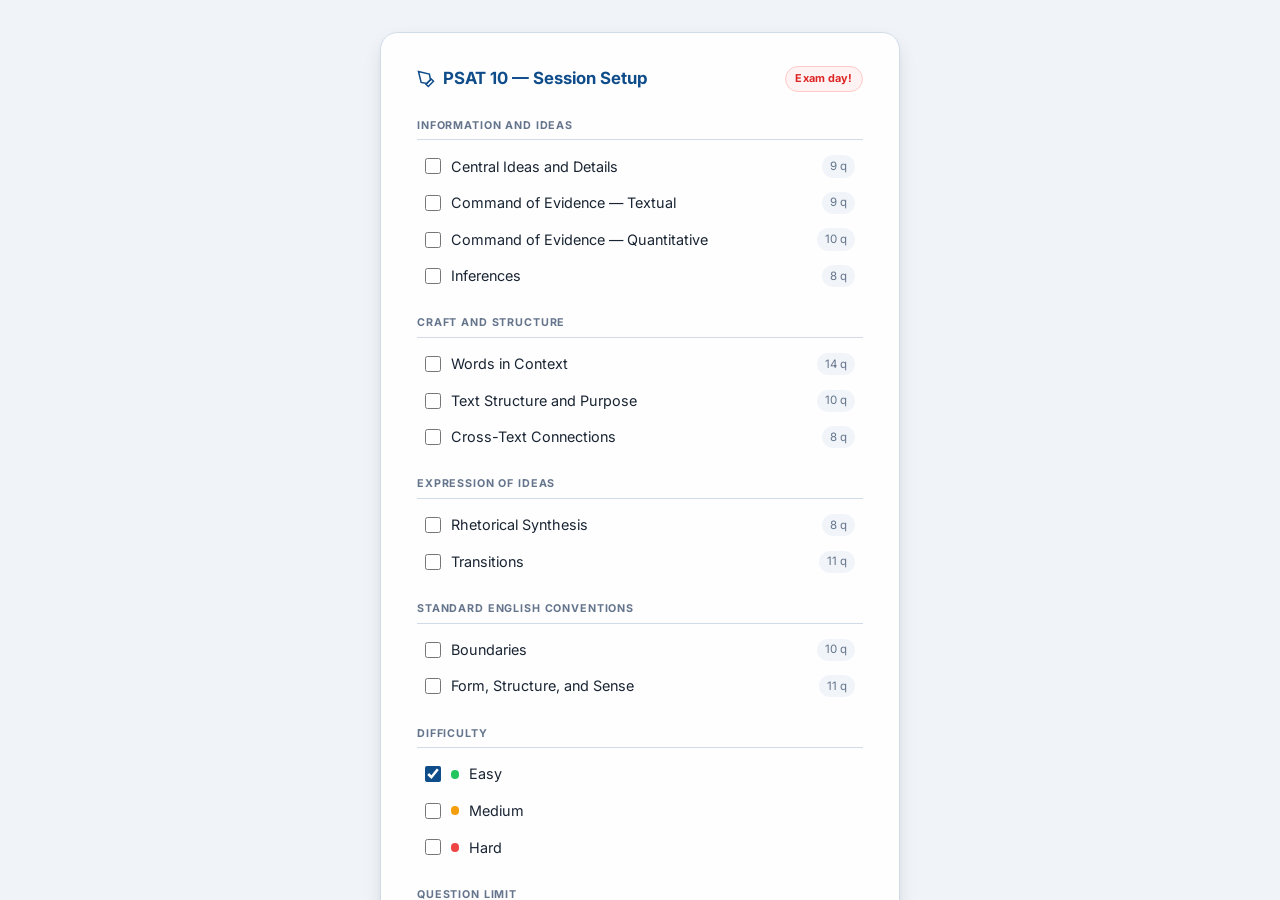
==== index.html @ d5982440 "Add files via upload" ====
<!DOCTYPE html>
<html lang="en">
<head>
    <meta charset="UTF-8">
    <meta name="viewport" content="width=device-width, initial-scale=1.0">
    <title>PSAT 10 R&W Mastery App</title>
    <link rel="preconnect" href="https://fonts.googleapis.com">
    <link rel="preconnect" href="https://fonts.gstatic.com" crossorigin>
    <link href="https://fonts.googleapis.com/css2?family=Inter:wght@400;600;700&display=swap" rel="stylesheet">
    <link rel="stylesheet" href="style.css">
</head>
<body>

    <!-- ── Session Setup Screen ─────────────────────────────────────── -->
    <div id="setupScreen">
        <div class="setup-card">

            <div class="setup-logo">
                <svg width="18" height="18" viewBox="0 0 24 24" fill="none" stroke="currentColor" stroke-width="2">
                    <path d="M12 19l7-7 3 3-7 7-3-3z"></path>
                    <path d="M18 13l-1.5-7.5L2 2l3.5 14.5L13 18l5-5z"></path>
                </svg>
                PSAT 10 — Session Setup
                <span id="examCountdown" class="exam-countdown"></span>
            </div>

            <!-- Domain: Information and Ideas -->
            <div class="setup-section">
                <h3>Information and Ideas</h3>
                <label>
                    <input type="checkbox" name="skill" value="Central Ideas and Details">
                    <span>Central Ideas and Details</span>
                    <span class="q-count" id="count-cid">—</span>
                </label>
                <label>
                    <input type="checkbox" name="skill" value="Command of Evidence — Textual">
                    <span>Command of Evidence — Textual</span>
                    <span class="q-count" id="count-coe-t">—</span>
                </label>
                <label>
                    <input type="checkbox" name="skill" value="Command of Evidence — Quantitative">
                    <span>Command of Evidence — Quantitative</span>
                    <span class="q-count" id="count-coe-q">—</span>
                </label>
                <label>
                    <input type="checkbox" name="skill" value="Inferences">
                    <span>Inferences</span>
                    <span class="q-count" id="count-inf">—</span>
                </label>
            </div>

            <!-- Domain: Craft and Structure -->
            <div class="setup-section">
                <h3>Craft and Structure</h3>
                <label>
                    <input type="checkbox" name="skill" value="Words in Context">
                    <span>Words in Context</span>
                    <span class="q-count" id="count-wic">—</span>
                </label>
                <label>
                    <input type="checkbox" name="skill" value="Text Structure and Purpose">
                    <span>Text Structure and Purpose</span>
                    <span class="q-count" id="count-tsp">—</span>
                </label>
                <label>
                    <input type="checkbox" name="skill" value="Cross-Text Connections">
                    <span>Cross-Text Connections</span>
                    <span class="q-count" id="count-ctc">—</span>
                </label>
            </div>

            <!-- Domain: Expression of Ideas -->
            <div class="setup-section">
                <h3>Expression of Ideas</h3>
                <label>
                    <input type="checkbox" name="skill" value="Rhetorical Synthesis">
                    <span>Rhetorical Synthesis</span>
                    <span class="q-count" id="count-rs">—</span>
                </label>
                <label>
                    <input type="checkbox" name="skill" value="Transitions">
                    <span>Transitions</span>
                    <span class="q-count" id="count-trans">—</span>
                </label>
            </div>

            <!-- Domain: Standard English Conventions -->
            <div class="setup-section">
                <h3>Standard English Conventions</h3>
                <label>
                    <input type="checkbox" name="skill" value="Boundaries">
                    <span>Boundaries</span>
                    <span class="q-count" id="count-bdry">—</span>
                </label>
                <label>
                    <input type="checkbox" name="skill" value="Form, Structure, and Sense">
                    <span>Form, Structure, and Sense</span>
                    <span class="q-count" id="count-fss">—</span>
                </label>
            </div>

            <!-- Difficulty -->
            <div class="setup-section">
                <h3>Difficulty</h3>
                <label>
                    <input type="checkbox" name="diff" value="Easy" checked>
                    <span class="diff-dot diff-easy"></span>
                    <span>Easy</span>
                </label>
                <label>
                    <input type="checkbox" name="diff" value="Medium">
                    <span class="diff-dot diff-medium"></span>
                    <span>Medium</span>
                </label>
                <label>
                    <input type="checkbox" name="diff" value="Hard">
                    <span class="diff-dot diff-hard"></span>
                    <span>Hard</span>
                </label>
            </div>

            <!-- Question Limit -->
            <div class="setup-section">
                <h3>Question Limit</h3>
                <select id="limitSelect">
                    <option value="0">All matching questions</option>
                    <option value="10">10 — Mastery drill</option>
                    <option value="15">15 — Checkpoint</option>
                    <option value="27">27 — Full module</option>
                </select>
            </div>

            <!-- Presets -->
            <div class="setup-section">
                <h3>Quick Presets</h3>
                <div class="preset-grid">
                    <!-- Priority gap -->
                    <button class="preset-btn preset-priority"
                        data-skills="Command of Evidence — Textual,Inferences"
                        data-diffs="Medium,Hard"
                        data-limit="10">Synthesis Drill</button>
                    <button class="preset-btn preset-priority"
                        data-skills="Command of Evidence — Textual,Inferences"
                        data-diffs="Easy,Medium,Hard"
                        data-limit="0">CoE + Inf All</button>
                    <!-- Untested -->
                    <button class="preset-btn"
                        data-skills="Boundaries,Form, Structure, and Sense"
                        data-diffs="Easy"
                        data-limit="0">Conventions · Easy</button>
                    <button class="preset-btn"
                        data-skills="Boundaries,Form, Structure, and Sense"
                        data-diffs="Easy,Medium"
                        data-limit="0">Conventions · E+M</button>
                    <button class="preset-btn"
                        data-skills="Cross-Text Connections,Transitions,Rhetorical Synthesis"
                        data-diffs="Easy"
                        data-limit="0">Untested · Easy</button>
                    <button class="preset-btn"
                        data-skills="Cross-Text Connections,Transitions,Rhetorical Synthesis"
                        data-diffs="Easy,Medium"
                        data-limit="0">Untested · E+M</button>
                    <!-- Craft & Structure -->
                    <button class="preset-btn"
                        data-skills="Words in Context,Text Structure and Purpose"
                        data-diffs="Easy,Medium"
                        data-limit="0">WIC + TSP</button>
                    <button class="preset-btn"
                        data-skills="Words in Context,Text Structure and Purpose,Cross-Text Connections"
                        data-diffs="Easy,Medium,Hard"
                        data-limit="0">Craft &amp; Structure</button>
                    <!-- Full modules -->
                    <button class="preset-btn preset-exam"
                        data-skills="Central Ideas and Details,Command of Evidence — Textual,Command of Evidence — Quantitative,Inferences,Words in Context,Text Structure and Purpose,Cross-Text Connections,Rhetorical Synthesis,Transitions,Boundaries,Form, Structure, and Sense"
                        data-diffs="Easy"
                        data-limit="0">Easy Sweep</button>
                    <button class="preset-btn preset-exam"
                        data-skills="Central Ideas and Details,Command of Evidence — Textual,Command of Evidence — Quantitative,Inferences,Words in Context,Text Structure and Purpose,Cross-Text Connections,Rhetorical Synthesis,Transitions,Boundaries,Form, Structure, and Sense"
                        data-diffs="Easy,Medium,Hard"
                        data-limit="27">Full Module (27)</button>
                    <button class="preset-btn preset-exam"
                        data-skills="Command of Evidence — Textual,Command of Evidence — Quantitative,Inferences"
                        data-diffs="Easy,Medium,Hard"
                        data-limit="0">Dense Text Focus</button>
                    <button class="preset-btn"
                        data-skills="Command of Evidence — Quantitative"
                        data-diffs="Easy,Medium,Hard"
                        data-limit="0">Data / Graph Only</button>
                </div>
            </div>

            <!-- Resume Banner -->
            <div id="resumeBanner" class="resume-banner" style="display:none">
                <span id="resumeInfo" class="resume-info"></span>
                <div class="resume-actions">
                    <button id="resumeBtn" class="btn btn-primary">Resume</button>
                    <button id="discardBtn" class="btn">Discard</button>
                </div>
            </div>

            <div class="session-summary" id="sessionSummary">Select skills and difficulty to begin.</div>

            <button id="startSessionBtn" class="btn btn-primary setup-start-btn" disabled>Start Session</button>

            <!-- Session History -->
            <div class="history-section">
                <div class="history-header" id="historyToggle">
                    Recent Sessions <span id="historyChevron">&#9656;</span>
                </div>
                <div id="historyList" style="display:none"></div>
            </div>

            <!-- Lifetime Stats -->
            <div class="history-section" id="lifetimeSection" style="display:none">
                <div class="history-header" id="lifetimeToggle">
                    Lifetime Skill Accuracy <span id="lifetimeChevron">&#9656;</span>
                </div>
                <div id="lifetimeStats" style="display:none"></div>
            </div>

            <!-- Export / Import -->
            <div class="export-import-row">
                <button class="btn export-btn" id="exportBtn">&#8593; Export Data</button>
                <button class="btn export-btn" id="importBtn">&#8595; Import Data</button>
            </div>
        </div>
    </div>

    <!-- Export/Import Modal -->
    <div id="dataModal" class="modal-overlay" style="display:none">
        <div class="modal-card">
            <h3 id="modalTitle">Export Session Data</h3>
            <p id="modalDesc" class="modal-desc"></p>
            <textarea id="modalTextarea" class="modal-textarea" spellcheck="false"></textarea>
            <div class="modal-actions">
                <button class="btn btn-primary" id="modalActionBtn"></button>
                <button class="btn" id="modalCloseBtn">Close</button>
            </div>
        </div>
    </div>

    <!-- ── Completion Screen ──────────────────────────────────────────── -->
    <div id="completionScreen" style="display:none" class="completion-screen">
        <div class="completion-card">
            <div class="completion-header">
                <h2>Session Complete</h2>
                <div class="completion-score-row">
                    <span class="completion-big-score" id="completionBigScore">0 / 0</span>
                    <span class="completion-pct" id="completionPct">—</span>
                </div>
            </div>

            <div id="skillBreakdown" class="skill-breakdown"></div>

            <h3 id="missedHeading" class="missed-heading">Missed (0)</h3>
            <div id="missedList" class="missed-list"></div>

            <div class="completion-actions">
                <button id="reviewMissedBtn" class="btn btn-primary completion-action-btn" style="display:none">
                    Review Missed (<span id="missedCount">0</span>)
                </button>
                <button id="newSessionBtn" class="btn completion-action-btn">New Session</button>
            </div>
        </div>
    </div>

    <!-- ── Main App ───────────────────────────────────────────────────── -->
    <div id="app" style="display:none">
        <header>
            <div class="logo">
                <svg width="20" height="20" viewBox="0 0 24 24" fill="none" stroke="currentColor" stroke-width="2">
                    <path d="M12 19l7-7 3 3-7 7-3-3z"></path>
                    <path d="M18 13l-1.5-7.5L2 2l3.5 14.5L13 18l5-5z"></path>
                    <path d="M2 2l7.5 1.5"></path>
                    <path d="M7 11l5-5"></path>
                </svg>
                PSAT 10 Mastery
            </div>
            <div class="controls">
                <button id="changeSessionBtn" class="btn">&#8592; Session</button>
                <select id="modeSelect" class="btn">
                    <option value="assisted">Assisted</option>
                    <option value="standard">Standard</option>
                    <option value="exam">Exam</option>
                </select>
                <div id="timerDisplay" class="timer hidden">00:00</div>
                <div id="questionCounter" class="question-counter">Q — / —</div>
                <span id="reviewLabel" class="badge badge-red" style="display:none; font-size:0.7rem;">Review</span>
                <div class="score-display">Score: <span id="currentScore">0</span></div>
            </div>
        </header>

        <main class="main-content">
            <!-- Left: Passage / Stem -->
            <section class="panel passage-panel">
                <div id="passageContainer">
                    <div class="passage-meta">
                        <span class="badge badge-blue" id="skillBadge">—</span>
                        <span class="badge badge-grey" id="domainBadge">—</span>
                    </div>
                    <div id="passageContent" class="passage-text">
                        Configure a session to begin.
                    </div>
                </div>
            </section>

            <!-- Resize handle -->
            <div id="resizeHandle" class="resize-handle"></div>

            <!-- Right: Question and Options -->
            <section class="panel question-panel">
                <div class="card">
                    <div id="questionMeta">
                        <span class="badge badge-orange" id="difficultyBadge">—</span>
                    </div>
                    <div id="questionText" style="font-weight:600; font-size:1.05rem; margin-bottom:1.5rem;">—</div>

                    <div id="predictionStep" class="hidden">
                        <div id="predictionHint" class="prediction-hint"></div>
                        <button class="reveal-btn" id="revealChoicesBtn">I have a prediction — Reveal Choices</button>
                    </div>

                    <div id="optionsContainer" class="options-list hidden"></div>

                    <div id="feedbackContainer" class="feedback-section">
                        <h3 id="feedbackTitle">Correct!</h3>
                        <p id="feedbackText"></p>
                        <div class="strategy-box" id="strategyInfo">
                            <strong>Strategy:</strong> <span id="strategyName"></span><br>
                            <strong>Watch for:</strong> <span id="trapName"></span>
                        </div>
                        <button class="btn btn-primary" id="nextBtn" style="margin-top:1rem;">Next Question</button>
                    </div>
                </div>
            </section>
        </main>
    </div>

    <script src="data-craft-structure.js"></script>
    <script src="data-expression-of-ideas.js"></script>
    <script src="data-info-ideas.js"></script>
    <script src="data-conventions.js"></script>
    <script src="app.js"></script>
</body>
</html>
---- style.css ----
:root {
    --primary:       #0f4c8a;
    --primary-light: #4a90d9;
    --secondary:     #64748b;
    --background:    #f0f4f8;
    --surface:       rgba(255,255,255,0.95);
    --text:          #1a2533;
    --text-muted:    #64748b;
    --border:        #d1dbe8;
    --success:       #16a34a;
    --error:         #dc2626;
    --warning:       #d97706;
    --shadow:        0 2px 6px -1px rgb(0 0 0 / 0.12), 0 1px 4px -1px rgb(0 0 0 / 0.08);
    --shadow-lg:     0 8px 20px -3px rgb(0 0 0 / 0.12), 0 4px 8px -4px rgb(0 0 0 / 0.08);
}

*  { box-sizing: border-box; margin: 0; padding: 0; }

body {
    font-family: 'Inter', system-ui, -apple-system, sans-serif;
    background: var(--background);
    color: var(--text);
    line-height: 1.65;
    height: 100vh;
    overflow: hidden;
}

/* ══════════════════════════════════════════════════════════════════
   BADGES
   ══════════════════════════════════════════════════════════════════ */
.badge {
    display: inline-block;
    padding: 0.2rem 0.65rem;
    border-radius: 9999px;
    font-size: 0.7rem;
    font-weight: 700;
    text-transform: uppercase;
    letter-spacing: 0.04em;
    margin-bottom: 0.75rem;
}
.badge-blue   { background: #dbeafe; color: #1e3a8a; }
.badge-orange { background: #ffedd5; color: #92400e; }
.badge-green  { background: #dcfce7; color: #14532d; }
.badge-red    { background: #fee2e2; color: #7f1d1d; }
.badge-grey   { background: #f1f5f9; color: #475569; }

/* ══════════════════════════════════════════════════════════════════
   APP SHELL
   ══════════════════════════════════════════════════════════════════ */
#app {
    display: flex;
    flex-direction: column;
    height: 100vh;
}

header {
    background: var(--primary);
    color: #fff;
    padding: 0.75rem 1.5rem;
    display: flex;
    justify-content: space-between;
    align-items: center;
    z-index: 10;
    box-shadow: 0 2px 8px rgb(0 0 0 / 0.2);
    flex-shrink: 0;
}

.logo {
    font-size: 1.05rem;
    font-weight: 700;
    color: #fff;
    display: flex;
    align-items: center;
    gap: 0.5rem;
}

.controls {
    display: flex;
    gap: 0.75rem;
    align-items: center;
}

.controls .btn {
    background: rgba(255,255,255,0.15);
    color: #fff;
    border: 1px solid rgba(255,255,255,0.3);
    font-size: 0.82rem;
}
.controls .btn:hover { background: rgba(255,255,255,0.25); }
.controls select { color: #fff; }
.controls select option { color: var(--text); background: #fff; }

.timer {
    font-family: monospace;
    font-size: 1.1rem;
    font-weight: 700;
    color: #fde68a;
    letter-spacing: 0.05em;
}

.question-counter { font-size: 0.82rem; font-weight: 600; color: rgba(255,255,255,0.8); }
.score-display    { font-size: 0.82rem; font-weight: 600; color: rgba(255,255,255,0.8); }

/* ══════════════════════════════════════════════════════════════════
   MAIN CONTENT — SPLIT PANE
   ══════════════════════════════════════════════════════════════════ */
.main-content {
    display: flex;
    flex: 1;
    overflow: hidden;
}

.panel {
    flex: 1;
    overflow-y: auto;
    padding: 1.75rem 2rem;
    padding-bottom: 4rem;
}

.passage-panel {
    border-right: 1px solid var(--border);
    background: #fff;
}

.question-panel { background: var(--background); }

/* ══════════════════════════════════════════════════════════════════
   PASSAGE DISPLAY
   ══════════════════════════════════════════════════════════════════ */
.passage-meta {
    display: flex;
    gap: 0.4rem;
    flex-wrap: wrap;
    margin-bottom: 0.25rem;
}

.passage-text {
    font-size: 1.05rem;
    line-height: 1.75;
    color: #1e293b;
    white-space: pre-wrap;
}

/* Highlighted target word (Words in Context) */
.wic-highlight {
    background: #fef08a;
    border-bottom: 2px solid #ca8a04;
    padding: 0 1px;
    border-radius: 2px;
    font-weight: 600;
}

/* Transition / Conventions blank */
.q-blank {
    background: #dbeafe;
    border-bottom: 2px solid var(--primary-light);
    padding: 0 3px;
    border-radius: 2px;
    font-weight: 700;
    letter-spacing: 0.03em;
}

/* Cross-Text: Text 1 / Text 2 headers */
.cross-text-label {
    display: block;
    font-size: 0.72rem;
    font-weight: 700;
    text-transform: uppercase;
    letter-spacing: 0.07em;
    color: var(--primary);
    margin-bottom: 0.3rem;
    padding-top: 0.85rem;
    border-top: 1px solid var(--border);
}
.cross-text-label:first-child { border-top: none; padding-top: 0; }

/* Rhetorical Synthesis: note list */
.rs-intro {
    font-size: 0.92rem;
    color: var(--text-muted);
    font-style: italic;
    margin-bottom: 0.65rem;
}
.rs-notes {
    list-style: none;
    padding: 0;
    margin: 0;
    display: flex;
    flex-direction: column;
    gap: 0.4rem;
}
.rs-notes li {
    padding: 0.5rem 0.75rem 0.5rem 0.9rem;
    background: #f8fafc;
    border-left: 3px solid var(--primary-light);
    border-radius: 0 0.35rem 0.35rem 0;
    font-size: 1rem;
    line-height: 1.55;
}

/* Command of Evidence — Quantitative: table */
.data-table {
    border-collapse: collapse;
    width: 100%;
    margin-bottom: 1rem;
    font-size: 0.88rem;
    background: #fff;
    border: 1px solid var(--border);
    border-radius: 0.4rem;
    overflow: hidden;
}
.data-table th,
.data-table td {
    padding: 0.4rem 0.75rem;
    border: 1px solid var(--border);
    text-align: left;
}
.data-table th {
    background: #e8f0fe;
    font-weight: 700;
    color: var(--primary);
    font-size: 0.78rem;
    text-transform: uppercase;
    letter-spacing: 0.04em;
}
.data-table tr:nth-child(even) td { background: #f8fafc; }

/* RS writing goal highlight in question text */
.rs-goal {
    background: #fef9c3;
    border-bottom: 2px solid #ca8a04;
    font-weight: 700;
    padding: 0 0.1rem;
    border-radius: 2px;
}

/* ══════════════════════════════════════════════════════════════════
   QUESTION CARD
   ══════════════════════════════════════════════════════════════════ */
.card {
    background: var(--surface);
    border: 1px solid var(--border);
    border-radius: 0.9rem;
    padding: 1.75rem;
    box-shadow: var(--shadow-lg);
    margin-bottom: 1.5rem;
}

/* ── Prediction step ───────────────────────────────────────────── */
.prediction-hint {
    background: #fffbeb;
    border: 1px solid #fde68a;
    border-radius: 0.5rem;
    padding: 0.85rem 1rem;
    font-size: 0.9rem;
    line-height: 1.6;
    margin-bottom: 0.85rem;
    color: var(--text);
}

.reveal-btn {
    background: var(--primary);
    color: #fff;
    padding: 0.85rem 1.75rem;
    border: none;
    border-radius: 0.65rem;
    font-weight: 600;
    font-size: 0.95rem;
    cursor: pointer;
    transition: background 0.2s;
    width: 100%;
}
.reveal-btn:hover { background: #0a3a6e; }

/* ── Options ───────────────────────────────────────────────────── */
.options-list {
    display: flex;
    flex-direction: column;
    gap: 0.75rem;
    margin-top: 1.25rem;
}

.option-btn {
    display: flex;
    align-items: flex-start;
    gap: 0.75rem;
    padding: 0.9rem 1.25rem;
    background: #fff;
    border: 1.5px solid var(--border);
    border-radius: 0.65rem;
    cursor: pointer;
    transition: all 0.15s;
    text-align: left;
    font-size: 0.97rem;
    width: 100%;
    line-height: 1.55;
}
.option-btn:hover {
    border-color: var(--primary-light);
    background: #eff6ff;
}
.option-btn .opt-letter {
    font-weight: 700;
    color: var(--primary);
    flex-shrink: 0;
    min-width: 1.4rem;
}
.option-btn.correct  { border-color: var(--success); background: #f0fdf4; }
.option-btn.incorrect{ border-color: var(--error);   background: #fef2f2; }

/* ── Feedback ──────────────────────────────────────────────────── */
.feedback-section {
    margin-top: 1.5rem;
    padding: 1.25rem;
    border-radius: 0.65rem;
    display: none;
}
.feedback-section.visible { display: block; }
.feedback-success { background: #f0fdf4; border: 1px solid #bbf7d0; }
.feedback-error   { background: #fef2f2; border: 1px solid #fecaca; }

.strategy-box {
    margin-top: 0.85rem;
    padding: 0.85rem 1rem;
    background: #fffbeb;
    border: 1px solid #fde68a;
    border-radius: 0.45rem;
    font-size: 0.875rem;
    line-height: 1.6;
}

/* ══════════════════════════════════════════════════════════════════
   RESIZE HANDLE
   ══════════════════════════════════════════════════════════════════ */
.resize-handle {
    width: 6px;
    background: var(--border);
    cursor: col-resize;
    flex-shrink: 0;
    transition: background 0.15s;
    position: relative;
    z-index: 5;
}
.resize-handle:hover,
.resize-handle:active { background: var(--primary-light); }
.resize-handle::after {
    content: '';
    position: absolute;
    top: 50%; left: 50%;
    transform: translate(-50%, -50%);
    height: 2rem; width: 2px;
    border-left: 2px dotted var(--secondary);
    opacity: 0.35;
}

/* ══════════════════════════════════════════════════════════════════
   BUTTONS (generic)
   ══════════════════════════════════════════════════════════════════ */
.btn {
    padding: 0.45rem 0.9rem;
    border-radius: 0.45rem;
    border: 1px solid var(--border);
    background: #fff;
    cursor: pointer;
    font-weight: 600;
    font-family: inherit;
    font-size: 0.85rem;
    transition: all 0.15s;
}
.btn-primary {
    background: var(--primary);
    color: #fff;
    border: none;
}
.btn-primary:hover { background: #0a3a6e; }
.hidden { display: none !important; }

/* ══════════════════════════════════════════════════════════════════
   SETUP SCREEN
   ══════════════════════════════════════════════════════════════════ */
#setupScreen {
    position: fixed;
    inset: 0;
    background: var(--background);
    display: flex;
    align-items: flex-start;
    justify-content: center;
    z-index: 200;
    overflow-y: auto;
    padding: 2rem 1rem;
}

.setup-card {
    background: var(--surface);
    border: 1px solid var(--border);
    border-radius: 1.1rem;
    padding: 2rem 2.25rem 2.25rem;
    width: 100%;
    max-width: 520px;
    box-shadow: var(--shadow-lg);
    margin: auto;
}

.setup-logo {
    display: flex;
    align-items: center;
    gap: 0.5rem;
    font-size: 1.05rem;
    font-weight: 700;
    color: var(--primary);
    margin-bottom: 1.5rem;
}

.setup-section { margin-bottom: 1.25rem; }
.setup-section h3 {
    font-size: 0.67rem;
    font-weight: 700;
    text-transform: uppercase;
    letter-spacing: 0.08em;
    color: var(--text-muted);
    margin-bottom: 0.5rem;
    padding-bottom: 0.3rem;
    border-bottom: 1px solid var(--border);
}

.setup-section label {
    display: flex;
    align-items: center;
    gap: 0.6rem;
    padding: 0.4rem 0.5rem;
    border-radius: 0.4rem;
    cursor: pointer;
    font-size: 0.9rem;
    transition: background 0.12s;
    user-select: none;
}
.setup-section label:hover { background: #f1f5f9; }
.setup-section input[type="checkbox"] {
    width: 1rem; height: 1rem;
    accent-color: var(--primary);
    cursor: pointer; flex-shrink: 0;
}

.q-count {
    margin-left: auto;
    font-size: 0.72rem;
    color: var(--text-muted);
    background: #f1f5f9;
    padding: 0.1rem 0.5rem;
    border-radius: 9999px;
    white-space: nowrap;
}

.diff-dot { width: 0.55rem; height: 0.55rem; border-radius: 50%; flex-shrink: 0; }
.diff-easy   { background: #22c55e; }
.diff-medium { background: #f59e0b; }
.diff-hard   { background: #ef4444; }

.setup-section select {
    width: 100%;
    padding: 0.5rem 0.7rem;
    border: 1px solid var(--border);
    border-radius: 0.4rem;
    font-size: 0.9rem;
    font-family: inherit;
    background: #fff;
    color: var(--text);
    cursor: pointer;
}

/* Preset grid */
.preset-grid {
    display: grid;
    grid-template-columns: 1fr 1fr;
    gap: 0.4rem;
}

.preset-btn {
    padding: 0.45rem 0.5rem;
    background: #f8fafc;
    border: 1px solid var(--border);
    border-radius: 0.4rem;
    font-size: 0.78rem;
    font-weight: 600;
    font-family: inherit;
    color: var(--text);
    cursor: pointer;
    transition: background 0.12s, border-color 0.12s;
    text-align: center;
}
.preset-btn:hover {
    background: #eff6ff;
    border-color: var(--primary-light);
    color: var(--primary);
}

/* Priority presets (confirmed gap) */
.preset-priority {
    background: #fef2f2;
    border-color: #fca5a5;
    color: #7f1d1d;
}
.preset-priority:hover {
    background: #fee2e2;
    border-color: #ef4444;
    color: var(--error);
}

/* Exam-mode presets */
.preset-exam {
    background: #eff6ff;
    border-color: var(--primary-light);
    color: var(--primary);
}
.preset-exam:hover {
    background: #dbeafe;
    border-color: var(--primary);
}

/* Session summary bar */
.session-summary {
    background: #eff6ff;
    border: 1px solid #bfdbfe;
    border-radius: 0.45rem;
    padding: 0.6rem 0.9rem;
    margin-bottom: 1rem;
    font-size: 0.85rem;
    font-weight: 600;
    color: var(--primary);
    min-height: 2.25rem;
    display: flex;
    align-items: center;
}
.session-summary.session-summary-empty {
    background: #fef2f2;
    border-color: #fecaca;
    color: var(--error);
}

.setup-start-btn {
    width: 100%;
    padding: 0.8rem;
    font-size: 0.97rem;
    border-radius: 0.65rem;
    margin-bottom: 0.75rem;
}
.setup-start-btn:disabled { opacity: 0.4; cursor: not-allowed; }

/* Resume banner */
.resume-banner {
    background: #eff6ff;
    border: 1px solid #bfdbfe;
    border-radius: 0.45rem;
    padding: 0.7rem 0.9rem;
    margin-bottom: 0.85rem;
    display: flex;
    align-items: center;
    justify-content: space-between;
    gap: 0.6rem;
    flex-wrap: wrap;
}
.resume-info { font-size: 0.83rem; font-weight: 600; color: var(--primary); flex: 1; }
.resume-actions { display: flex; gap: 0.4rem; flex-shrink: 0; }

/* Session history */
.history-section {
    margin-top: 1rem;
    border-top: 1px solid var(--border);
    padding-top: 0.65rem;
}
.history-header {
    font-size: 0.72rem;
    font-weight: 700;
    text-transform: uppercase;
    letter-spacing: 0.07em;
    color: var(--text-muted);
    cursor: pointer;
    user-select: none;
    display: flex;
    align-items: center;
    gap: 0.35rem;
    padding: 0.2rem 0;
}
.history-header:hover { color: var(--primary); }
#historyList { margin-top: 0.5rem; display: flex; flex-direction: column; gap: 0.3rem; }
.history-empty { font-size: 0.82rem; color: var(--text-muted); padding: 0.2rem 0; }
.hist-row {
    display: flex;
    align-items: center;
    gap: 0.45rem;
    font-size: 0.78rem;
    padding: 0.35rem 0.55rem;
    border-radius: 0.35rem;
    background: #f8fafc;
    border: 1px solid var(--border);
}
.hist-date  { color: var(--text-muted); white-space: nowrap; flex-shrink: 0; min-width: 85px; }
.hist-skills{ flex: 1; color: var(--text); font-weight: 600; overflow: hidden; text-overflow: ellipsis; white-space: nowrap; }
.hist-score { font-weight: 700; white-space: nowrap; flex-shrink: 0; padding: 0.12rem 0.45rem; border-radius: 9999px; font-size: 0.72rem; }
.hist-pass { background: #dcfce7; color: #14532d; }
.hist-warn { background: #ffedd5; color: #92400e; }
.hist-fail { background: #fee2e2; color: #7f1d1d; }

/* ══════════════════════════════════════════════════════════════════
   COMPLETION SCREEN
   ══════════════════════════════════════════════════════════════════ */
.completion-screen {
    position: fixed;
    inset: 0;
    background: rgba(0,0,0,0.5);
    display: flex;
    align-items: center;
    justify-content: center;
    z-index: 150;
    overflow-y: auto;
    padding: 2rem 1rem;
}

.completion-card {
    background: var(--surface);
    border: 1px solid var(--border);
    border-radius: 1.1rem;
    padding: 2rem 2.25rem;
    width: 100%;
    max-width: 560px;
    box-shadow: var(--shadow-lg);
    max-height: 90vh;
    overflow-y: auto;
}

.completion-header { text-align: center; margin-bottom: 1.25rem; }
.completion-header h2 { font-size: 1.25rem; font-weight: 700; margin-bottom: 0.4rem; }
.completion-score-row { display: flex; align-items: baseline; justify-content: center; gap: 0.65rem; }
.completion-big-score { font-size: 2.4rem; font-weight: 700; font-family: monospace; }
.completion-pct { font-size: 1.3rem; font-weight: 700; padding: 0.2rem 0.55rem; border-radius: 0.35rem; }
.pct-pass { background: #dcfce7; color: #14532d; }
.pct-warn { background: #ffedd5; color: #92400e; }
.pct-fail { background: #fee2e2; color: #7f1d1d; }

.skill-breakdown { margin-bottom: 1.1rem; display: flex; flex-direction: column; gap: 0.35rem; }
.breakdown-row { display: flex; align-items: center; gap: 0.55rem; font-size: 0.82rem; }
.breakdown-skill { font-weight: 700; width: 3.8rem; flex-shrink: 0; color: var(--text-muted); font-size: 0.72rem; }
.breakdown-bar { font-family: monospace; font-size: 0.7rem; color: var(--primary-light); flex: 1; overflow: hidden; white-space: nowrap; }
.breakdown-score { font-weight: 700; font-size: 0.72rem; padding: 0.12rem 0.45rem; border-radius: 9999px; white-space: nowrap; flex-shrink: 0; }
.bd-pass { background: #dcfce7; color: #14532d; }
.bd-warn { background: #ffedd5; color: #92400e; }
.bd-fail { background: #fee2e2; color: #7f1d1d; }

.missed-heading { font-size: 0.9rem; font-weight: 700; margin-bottom: 0.65rem; padding-bottom: 0.35rem; border-bottom: 1px solid var(--border); }
.missed-list { display: flex; flex-direction: column; gap: 0.45rem; margin-bottom: 1.25rem; max-height: 240px; overflow-y: auto; }
.missed-item { background: #fef2f2; border: 1px solid #fecaca; border-radius: 0.45rem; padding: 0.6rem 0.7rem; }
.missed-meta { display: flex; align-items: center; gap: 0.45rem; margin-bottom: 0.25rem; }
.missed-skill { font-size: 0.72rem; font-weight: 700; color: var(--text-muted); }
.missed-q { font-size: 0.82rem; color: var(--text); margin-bottom: 0.3rem; line-height: 1.4; }
.missed-answers { display: flex; flex-direction: column; gap: 0.15rem; font-size: 0.78rem; }
.missed-wrong { color: var(--error); font-weight: 600; }
.missed-right { color: var(--success); font-weight: 600; }

.completion-actions { display: flex; gap: 0.65rem; justify-content: center; flex-wrap: wrap; }
.completion-action-btn { padding: 0.65rem 1.35rem; font-size: 0.92rem; border-radius: 0.6rem; }

/* ══════════════════════════════════════════════════════════════════
   EXAM COUNTDOWN
   ══════════════════════════════════════════════════════════════════ */
.exam-countdown {
    margin-left: auto;
    font-size: 0.68rem;
    font-weight: 700;
    padding: 0.2rem 0.6rem;
    border-radius: 9999px;
    background: #fef2f2;
    color: var(--error);
    border: 1px solid #fecaca;
    white-space: nowrap;
    letter-spacing: 0.01em;
}
.exam-countdown.safe {
    background: #dcfce7;
    color: #14532d;
    border-color: #bbf7d0;
}

/* ══════════════════════════════════════════════════════════════════
   COE-Q DATA BLOCK
   ══════════════════════════════════════════════════════════════════ */
.data-block {
    background: #f0f6ff;
    border: 1px solid #bfdbfe;
    border-radius: 0.5rem;
    padding: 0.1rem 0;
    margin-bottom: 0.85rem;
    overflow-x: auto;
}
.data-block-label {
    font-size: 0.65rem;
    font-weight: 700;
    text-transform: uppercase;
    letter-spacing: 0.07em;
    color: var(--primary);
    padding: 0.4rem 0.75rem 0.2rem;
}
.data-table-html {
    width: 100%;
    border-collapse: collapse;
    font-size: 0.875rem;
}
.data-table-html th {
    background: #dbeafe;
    color: var(--primary);
    font-size: 0.75rem;
    font-weight: 700;
    padding: 0.4rem 0.65rem;
    text-align: left;
    border-bottom: 2px solid #bfdbfe;
}
.data-table-html td {
    padding: 0.35rem 0.65rem;
    border-bottom: 1px solid #e0ecff;
    color: var(--text);
    vertical-align: top;
}
.data-table-html tr:last-child td { border-bottom: none; }
.data-table-html tr:nth-child(even) td { background: #f7faff; }
.data-pre {
    font-family: 'Courier New', Courier, monospace;
    font-size: 0.82rem;
    line-height: 1.6;
    white-space: pre;
    padding: 0.5rem 0.75rem 0.65rem;
    margin: 0;
    color: var(--text);
    overflow-x: auto;
}
.data-narrative {
    font-size: 1.05rem;
    line-height: 1.75;
    margin-top: 0.5rem;
    color: #1e293b;
}

/* ══════════════════════════════════════════════════════════════════
   LIFETIME STATS
   ══════════════════════════════════════════════════════════════════ */
.lifetime-row {
    display: flex;
    align-items: center;
    gap: 0.5rem;
    font-size: 0.78rem;
    padding: 0.3rem 0.5rem;
    border-radius: 0.35rem;
}
.lifetime-row:nth-child(even) { background: #f8fafc; }
.lifetime-skill {
    font-weight: 700;
    color: var(--text-muted);
    font-size: 0.68rem;
    width: 4rem;
    flex-shrink: 0;
}
.lifetime-bar {
    font-family: monospace;
    font-size: 0.65rem;
    color: var(--primary-light);
    flex: 1;
    overflow: hidden;
    white-space: nowrap;
}
.lifetime-score {
    font-weight: 700;
    font-size: 0.68rem;
    padding: 0.1rem 0.4rem;
    border-radius: 9999px;
    white-space: nowrap;
    flex-shrink: 0;
}
.lt-pass { background: #dcfce7; color: #14532d; }
.lt-warn { background: #ffedd5; color: #92400e; }
.lt-fail { background: #fee2e2; color: #7f1d1d; }
.lifetime-empty { font-size: 0.82rem; color: var(--text-muted); padding: 0.25rem 0.5rem; }

/* ══════════════════════════════════════════════════════════════════
   EXPORT / IMPORT
   ══════════════════════════════════════════════════════════════════ */
.export-import-row {
    display: flex;
    gap: 0.5rem;
    margin-top: 0.75rem;
}
.export-btn {
    flex: 1;
    font-size: 0.78rem;
    padding: 0.4rem 0.5rem;
    color: var(--text-muted);
}
.export-btn:hover { color: var(--primary); border-color: var(--primary-light); }

/* Modal */
.modal-overlay {
    position: fixed;
    inset: 0;
    background: rgba(0,0,0,0.55);
    display: flex;
    align-items: center;
    justify-content: center;
    z-index: 300;
    padding: 1rem;
}
.modal-card {
    background: #fff;
    border-radius: 0.9rem;
    padding: 1.75rem;
    width: 100%;
    max-width: 480px;
    box-shadow: var(--shadow-lg);
}
.modal-card h3 { font-size: 1rem; font-weight: 700; margin-bottom: 0.35rem; }
.modal-desc { font-size: 0.83rem; color: var(--text-muted); margin-bottom: 0.85rem; line-height: 1.5; }
.modal-textarea {
    width: 100%;
    height: 180px;
    font-family: 'Courier New', monospace;
    font-size: 0.75rem;
    padding: 0.65rem;
    border: 1px solid var(--border);
    border-radius: 0.45rem;
    resize: vertical;
    color: var(--text);
    background: #f8fafc;
}
.modal-actions { display: flex; gap: 0.6rem; margin-top: 1rem; justify-content: flex-end; }

/* ══════════════════════════════════════════════════════════════════
   TABLET  (701px – 1024px)
   ══════════════════════════════════════════════════════════════════ */
@media (min-width: 701px) and (max-width: 1024px) {
    body, #app { height: auto; overflow: auto; overflow-x: hidden; }
    #app { min-height: 100svh; }
    header { padding: 0.6rem 1.25rem; }
    .controls { gap: 0.5rem; flex-wrap: wrap; justify-content: flex-end; }
    .main-content { flex-direction: column; overflow: visible; }
    .panel { flex: none; width: 100%; overflow-y: visible; padding: 1.25rem; padding-bottom: 2rem; }
    .passage-panel { border-right: none; border-bottom: 2px solid var(--border); }
    .resize-handle { display: none; }
    .setup-card { max-width: 600px; }
    .preset-grid { grid-template-columns: 1fr 1fr 1fr; }
}

/* ══════════════════════════════════════════════════════════════════
   MOBILE  (≤ 700px)
   ══════════════════════════════════════════════════════════════════ */
@media (max-width: 700px) {
    body, #app { height: auto; overflow: auto; overflow-x: hidden; }
    #app { min-height: 100svh; }
    header { padding: 0.5rem 0.85rem; flex-wrap: wrap; gap: 0.35rem; }
    .logo { font-size: 0.9rem; }
    .logo svg { display: none; }
    .controls { flex-wrap: wrap; gap: 0.35rem; justify-content: flex-end; }
    .controls .btn, .controls select { font-size: 0.74rem; padding: 0.25rem 0.5rem; }
    .main-content { flex-direction: column; overflow: visible; }
    .panel { flex: none; width: 100%; overflow-y: visible; padding: 0.9rem; padding-bottom: 1.25rem; }
    .passage-panel { border-right: none; border-bottom: 2px solid var(--border); max-height: 40vh; overflow-y: auto; -webkit-overflow-scrolling: touch; }
    .resize-handle { display: none; }
    .card { border-radius: 0.65rem; padding: 1rem; margin-bottom: 0.85rem; }
    #questionText { font-size: 0.95rem !important; margin-bottom: 0.85rem !important; }
    .option-btn { padding: 0.75rem 0.9rem; font-size: 0.9rem; }
    #setupScreen { padding: 0.75rem 0.5rem; align-items: flex-start; }
    .setup-card { padding: 1.1rem 1rem 1.4rem; border-radius: 0.85rem; }
    .preset-grid { grid-template-columns: 1fr 1fr; gap: 0.35rem; }
    .preset-btn { font-size: 0.72rem; padding: 0.4rem; }
    .completion-screen { padding: 0; align-items: flex-end; }
    .completion-card { border-radius: 1rem 1rem 0 0; max-width: 100%; max-height: 92svh; padding: 1.35rem 1.1rem; }
    .missed-list { max-height: none; overflow-y: visible; }
    .hist-row { flex-wrap: wrap; gap: 0.2rem; }
    .hist-skills { width: 100%; white-space: normal; }
    .resume-banner { flex-direction: column; align-items: flex-start; gap: 0.45rem; }
    .resume-actions { width: 100%; justify-content: flex-end; }
}
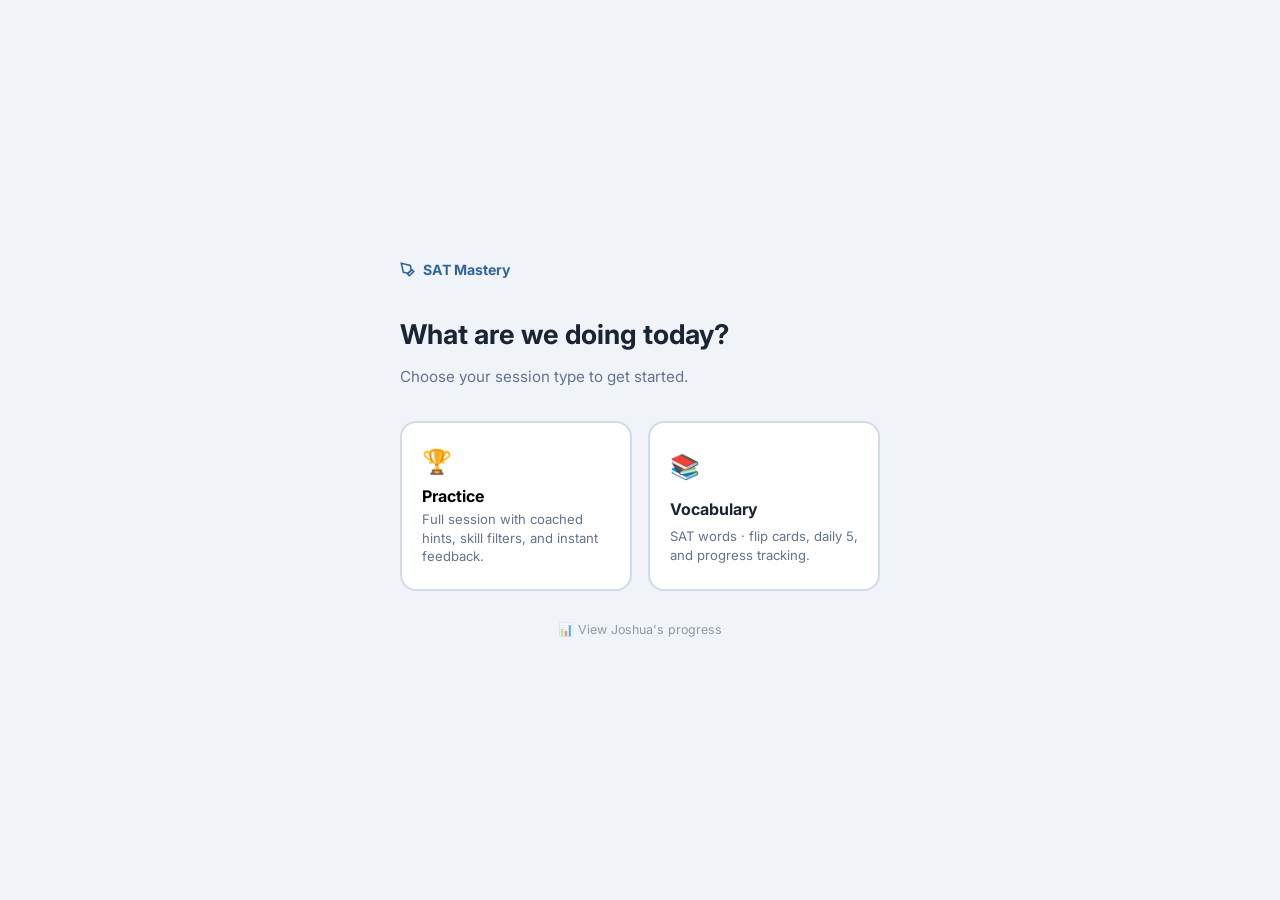
==== commit b6bfbd02: "Add files via upload" ====
--- a/index.html
+++ b/index.html
@@ -11,8 +11,65 @@
 </head>
 <body>
 
+    <!-- ── Hub Screen ───────────────────────────────────────────────── -->
+    <div id="hubScreen" style="
+        position:fixed;inset:0;background:var(--background);
+        display:flex;align-items:center;justify-content:center;
+        padding:1.5rem 1rem;z-index:500;">
+      <div style="width:100%;max-width:480px">
+
+        <div style="display:flex;align-items:center;gap:0.5rem;
+             font-size:0.88rem;font-weight:700;color:var(--primary);
+             margin-bottom:2rem;opacity:0.85;">
+          <svg width="15" height="15" viewBox="0 0 24 24" fill="none" stroke="currentColor" stroke-width="2.5">
+            <path d="M12 19l7-7 3 3-7 7-3-3z"/>
+            <path d="M18 13l-1.5-7.5L2 2l3.5 14.5L13 18l5-5z"/>
+          </svg>
+          SAT Mastery
+        </div>
+
+        <h1 style="font-size:1.7rem;font-weight:700;margin-bottom:0.35rem">What are we doing today?</h1>
+        <p style="color:var(--text-muted);font-size:0.95rem;margin-bottom:2rem">Choose your session type to get started.</p>
+
+        <div style="display:grid;grid-template-columns:1fr 1fr;gap:1rem">
+
+          <button onclick="enterPractice()" style="
+              background:var(--surface);border:2px solid var(--border);
+              border-radius:1rem;padding:1.5rem 1.25rem;cursor:pointer;
+              text-align:left;transition:border-color 0.18s,box-shadow 0.18s,transform 0.15s;
+              font-family:inherit;" onmouseover="this.style.borderColor='var(--primary-light)';this.style.transform='translateY(-2px)';this.style.boxShadow='var(--shadow)'"
+              onmouseout="this.style.borderColor='var(--border)';this.style.transform='';this.style.boxShadow=''">
+            <div style="font-size:1.5rem;margin-bottom:0.6rem">&#127942;</div>
+            <div style="font-size:1rem;font-weight:700;margin-bottom:0.3rem">Practice</div>
+            <div style="font-size:0.82rem;color:var(--text-muted);line-height:1.4">Full session with coached hints, skill filters, and instant feedback.</div>
+          </button>
+
+          <a href="vocab.html" style="
+              background:var(--surface);border:2px solid var(--border);
+              border-radius:1rem;padding:1.5rem 1.25rem;cursor:pointer;
+              text-align:left;transition:border-color 0.18s,box-shadow 0.18s,transform 0.15s;
+              text-decoration:none;color:inherit;display:block;"
+              onmouseover="this.style.borderColor='var(--primary-light)';this.style.transform='translateY(-2px)';this.style.boxShadow='var(--shadow)'"
+              onmouseout="this.style.borderColor='var(--border)';this.style.transform='';this.style.boxShadow=''">
+            <div style="font-size:1.5rem;margin-bottom:0.6rem">&#128218;</div>
+            <div style="font-size:1rem;font-weight:700;margin-bottom:0.3rem">Vocabulary</div>
+            <div style="font-size:0.82rem;color:var(--text-muted);line-height:1.4">SAT words · flip cards, daily 5, and progress tracking.</div>
+          </a>
+
+        </div>
+
+        <div style="text-align:center;margin-top:1.5rem">
+          <a href="#" onclick="showProgressPanel();return false;"
+             style="font-size:0.78rem;color:var(--text-muted);text-decoration:none;opacity:0.7">
+            &#128202; View Joshua's progress
+          </a>
+        </div>
+
+      </div>
+    </div>
+
     <!-- ── Session Setup Screen ─────────────────────────────────────── -->
-    <div id="setupScreen">
+    <div id="setupScreen" style="display:none">
         <div class="setup-card">
 
             <div class="setup-logo">
@@ -134,58 +191,71 @@
             <div class="setup-section">
                 <h3>Quick Presets</h3>
                 <div class="preset-grid">
-                    <!-- Priority gap -->
+                    <!-- Current priority — Evidence + Inference (Apr 15 homework focus) -->
                     <button class="preset-btn preset-priority"
                         data-skills="Command of Evidence — Textual,Inferences"
                         data-diffs="Medium,Hard"
-                        data-limit="10">Synthesis Drill</button>
+                        data-limit="10"
+                        data-tooltip="Evidence + Inference · Medium &amp; Hard · 10 questions — current homework drill">Evidence &amp; Inference · 10</button>
                     <button class="preset-btn preset-priority"
                         data-skills="Command of Evidence — Textual,Inferences"
-                        data-diffs="Easy,Medium,Hard"
-                        data-limit="0">CoE + Inf All</button>
-                    <!-- Untested -->
-                    <button class="preset-btn"
-                        data-skills="Boundaries,Form, Structure, and Sense"
-                        data-diffs="Easy"
-                        data-limit="0">Conventions · Easy</button>
+                        data-diffs="Medium,Hard"
+                        data-limit="0"
+                        data-tooltip="Evidence + Inference · Medium &amp; Hard · all questions — extended drill on confirmed gap">Evidence &amp; Inference · M–H</button>
+                    <!-- Phase 0 — Diagnostic (untouched domains) -->
+                    <button class="preset-btn"
+                        data-skills="Boundaries,Form, Structure, and Sense,Transitions,Rhetorical Synthesis,Cross-Text Connections,Command of Evidence — Quantitative"
+                        data-diffs="Easy,Medium"
+                        data-limit="14"
+                        data-tooltip="Phase 0 Diagnostic · untouched domains · 14 questions · Easy + Medium — use at start of today's class">Phase 0 · Diagnostic (14)</button>
+                    <!-- Phase 1 — Conventions -->
                     <button class="preset-btn"
                         data-skills="Boundaries,Form, Structure, and Sense"
                         data-diffs="Easy,Medium"
-                        data-limit="0">Conventions · E+M</button>
-                    <button class="preset-btn"
-                        data-skills="Cross-Text Connections,Transitions,Rhetorical Synthesis"
-                        data-diffs="Easy"
-                        data-limit="0">Untested · Easy</button>
-                    <button class="preset-btn"
-                        data-skills="Cross-Text Connections,Transitions,Rhetorical Synthesis"
+                        data-limit="0"
+                        data-tooltip="Phase 1 · Boundaries + Form/Structure/Sense · Easy + Medium — rule-based conventions practice">Phase 1 · Conventions (M)</button>
+                    <!-- Phase 2 — Expression of Ideas -->
+                    <button class="preset-btn"
+                        data-skills="Transitions,Rhetorical Synthesis"
                         data-diffs="Easy,Medium"
-                        data-limit="0">Untested · E+M</button>
-                    <!-- Craft & Structure -->
+                        data-limit="0"
+                        data-tooltip="Phase 2 · Transitions + Rhetorical Synthesis · Easy + Medium">Phase 2 · Expression (M)</button>
+                    <!-- Phase 3 — Dense-text synthesis (confirmed gap) -->
+                    <button class="preset-btn preset-priority"
+                        data-skills="Command of Evidence — Textual,Inferences"
+                        data-diffs="Medium,Hard"
+                        data-limit="0"
+                        data-topic="science"
+                        data-tooltip="Phase 3 · Evidence + Inference · science passages only · Medium &amp; Hard — directly targets the confirmed Q10 dense-science synthesis gap">Phase 3 · Dense Science</button>
+                    <button class="preset-btn"
+                        data-skills="Command of Evidence — Textual,Command of Evidence — Quantitative,Inferences"
+                        data-diffs="Medium,Hard"
+                        data-limit="0"
+                        data-tooltip="Phase 3 · Evidence (Textual + Quantitative) + Inference · Medium &amp; Hard · all passage types">Phase 3 · Synthesis (M–H)</button>
+                    <!-- Phase 4 — Cross-Text -->
+                    <button class="preset-btn"
+                        data-skills="Cross-Text Connections"
+                        data-diffs="Easy,Medium,Hard"
+                        data-limit="0"
+                        data-tooltip="Phase 4 · Cross-Text Connections · all difficulty levels — qualification vs disagreement focus">Phase 4 · Cross-Text</button>
+                    <!-- Tables and Graphs -->
+                    <button class="preset-btn"
+                        data-skills="Command of Evidence — Quantitative"
+                        data-diffs="Easy,Medium,Hard"
+                        data-limit="0"
+                        data-tooltip="Questions with tables, graphs, or data — read axis labels before answering">Tables &amp; Graphs</button>
+                    <!-- Craft & Structure (confirmed strengths — warm-up only) -->
                     <button class="preset-btn"
                         data-skills="Words in Context,Text Structure and Purpose"
-                        data-diffs="Easy,Medium"
-                        data-limit="0">WIC + TSP</button>
-                    <button class="preset-btn"
-                        data-skills="Words in Context,Text Structure and Purpose,Cross-Text Connections"
-                        data-diffs="Easy,Medium,Hard"
-                        data-limit="0">Craft &amp; Structure</button>
-                    <!-- Full modules -->
-                    <button class="preset-btn preset-exam"
-                        data-skills="Central Ideas and Details,Command of Evidence — Textual,Command of Evidence — Quantitative,Inferences,Words in Context,Text Structure and Purpose,Cross-Text Connections,Rhetorical Synthesis,Transitions,Boundaries,Form, Structure, and Sense"
-                        data-diffs="Easy"
-                        data-limit="0">Easy Sweep</button>
+                        data-diffs="Medium,Hard"
+                        data-limit="0"
+                        data-tooltip="Vocabulary in context + paragraph purpose · Medium &amp; Hard — warm-up for confirmed strengths">Vocab &amp; Purpose (M–H)</button>
+                    <!-- Full module -->
                     <button class="preset-btn preset-exam"
                         data-skills="Central Ideas and Details,Command of Evidence — Textual,Command of Evidence — Quantitative,Inferences,Words in Context,Text Structure and Purpose,Cross-Text Connections,Rhetorical Synthesis,Transitions,Boundaries,Form, Structure, and Sense"
                         data-diffs="Easy,Medium,Hard"
-                        data-limit="27">Full Module (27)</button>
-                    <button class="preset-btn preset-exam"
-                        data-skills="Command of Evidence — Textual,Command of Evidence — Quantitative,Inferences"
-                        data-diffs="Easy,Medium,Hard"
-                        data-limit="0">Dense Text Focus</button>
-                    <button class="preset-btn"
-                        data-skills="Command of Evidence — Quantitative"
-                        data-diffs="Easy,Medium,Hard"
-                        data-limit="0">Data / Graph Only</button>
+                        data-limit="27"
+                        data-tooltip="All 11 skills · all difficulty levels · 27 questions — Phase 5 timed module simulation">Full Test Module (27)</button>
                 </div>
             </div>
 
@@ -199,6 +269,7 @@
             </div>
 
             <div class="session-summary" id="sessionSummary">Select skills and difficulty to begin.</div>
+            <div id="topicFilterBadge" style="display:none;margin-top:0.4rem;font-size:0.78rem;font-weight:600;color:#0369a1;background:#e0f2fe;border:1px solid #bae6fd;border-radius:9999px;padding:0.2rem 0.75rem"></div>
 
             <button id="startSessionBtn" class="btn btn-primary setup-start-btn" disabled>Start Session</button>
 
@@ -223,6 +294,11 @@
                 <button class="btn export-btn" id="exportBtn">&#8593; Export Data</button>
                 <button class="btn export-btn" id="importBtn">&#8595; Import Data</button>
             </div>
+            <div class="export-import-row" style="margin-top:0.5rem">
+                <button class="btn export-btn" id="exportProgressBtn" title="Back up Joshua's mastery progress">&#8593; Export Progress</button>
+                <button class="btn export-btn" id="importProgressBtn" title="Restore Joshua's mastery progress">&#8595; Import Progress</button>
+            </div>
+
         </div>
     </div>
 
@@ -248,6 +324,7 @@
                     <span class="completion-big-score" id="completionBigScore">0 / 0</span>
                     <span class="completion-pct" id="completionPct">—</span>
                 </div>
+                <div id="completionTime" class="completion-time" style="display:none"></div>
             </div>
 
             <div id="skillBreakdown" class="skill-breakdown"></div>
@@ -287,6 +364,7 @@
                 <div id="questionCounter" class="question-counter">Q — / —</div>
                 <span id="reviewLabel" class="badge badge-red" style="display:none; font-size:0.7rem;">Review</span>
                 <div class="score-display">Score: <span id="currentScore">0</span></div>
+                <a href="vocab.html" class="btn" style="text-decoration:none">Vocab &#8594;</a>
             </div>
         </header>
 
@@ -340,6 +418,22 @@
     <script src="data-expression-of-ideas.js"></script>
     <script src="data-info-ideas.js"></script>
     <script src="data-conventions.js"></script>
+
+    <!-- Progress Panel (Ctrl+Shift+P · tutor view) -->
+    <div id="progressPanel" style="display:none;position:fixed;inset:0;background:rgba(15,23,42,0.6);backdrop-filter:blur(4px);z-index:600;overflow-y:auto;padding:2rem 1rem" onclick="if(event.target===this)closeProgressPanel()">
+      <div style="max-width:560px;margin:0 auto;background:var(--surface);border-radius:1.25rem;padding:2rem;box-shadow:0 20px 40px rgba(0,0,0,0.25)">
+        <div style="display:flex;justify-content:space-between;align-items:center;margin-bottom:1.5rem">
+          <div>
+            <h2 style="font-size:1.15rem;font-weight:700;margin-bottom:0.1rem">Joshua's Progress</h2>
+            <p style="font-size:0.78rem;color:var(--text-muted)">Tutor view &mdash; Ctrl+Shift+P to toggle</p>
+          </div>
+          <button onclick="closeProgressPanel()" class="btn">Close</button>
+        </div>
+        <div id="progressBody"></div>
+      </div>
+    </div>
+
+    <script src="progress.js"></script>
     <script src="app.js"></script>
 </body>
 </html>
--- a/style.css
+++ b/style.css
@@ -494,6 +494,36 @@
     color: var(--primary);
 }
 
+/* Preset tooltip on hover */
+.preset-btn[data-tooltip] {
+    position: relative;
+}
+.preset-btn[data-tooltip]::after {
+    content: attr(data-tooltip);
+    position: absolute;
+    bottom: calc(100% + 7px);
+    left: 50%;
+    transform: translateX(-50%);
+    background: #1a2533;
+    color: #f1f5f9;
+    font-size: 0.72rem;
+    font-weight: 400;
+    line-height: 1.45;
+    padding: 0.45rem 0.65rem;
+    border-radius: 0.4rem;
+    white-space: normal;
+    width: 200px;
+    text-align: center;
+    pointer-events: none;
+    opacity: 0;
+    transition: opacity 0.15s;
+    z-index: 50;
+    box-shadow: 0 2px 8px rgb(0 0 0 / 0.2);
+}
+.preset-btn[data-tooltip]:hover::after {
+    opacity: 1;
+}
+
 /* Priority presets (confirmed gap) */
 .preset-priority {
     background: #fef2f2;
@@ -628,6 +658,19 @@
     overflow-y: auto;
 }
 
+.completion-time {
+    font-size: 0.78rem;
+    color: var(--text-muted);
+    margin-top: 0.35rem;
+    font-weight: 600;
+    letter-spacing: 0.01em;
+}
+.hist-time {
+    font-size: 0.7rem;
+    color: var(--text-muted);
+    white-space: nowrap;
+    flex-shrink: 0;
+}
 .completion-header { text-align: center; margin-bottom: 1.25rem; }
 .completion-header h2 { font-size: 1.25rem; font-weight: 700; margin-bottom: 0.4rem; }
 .completion-score-row { display: flex; align-items: baseline; justify-content: center; gap: 0.65rem; }
@@ -864,7 +907,7 @@
     #questionText { font-size: 0.95rem !important; margin-bottom: 0.85rem !important; }
     .option-btn { padding: 0.75rem 0.9rem; font-size: 0.9rem; }
     #setupScreen { padding: 0.75rem 0.5rem; align-items: flex-start; }
-    .setup-card { padding: 1.1rem 1rem 1.4rem; border-radius: 0.85rem; }
+    .setup-card { padding: 1.1rem 1rem calc(1.4rem + env(safe-area-inset-bottom)); border-radius: 0.85rem; }
     .preset-grid { grid-template-columns: 1fr 1fr; gap: 0.35rem; }
     .preset-btn { font-size: 0.72rem; padding: 0.4rem; }
     .completion-screen { padding: 0; align-items: flex-end; }
